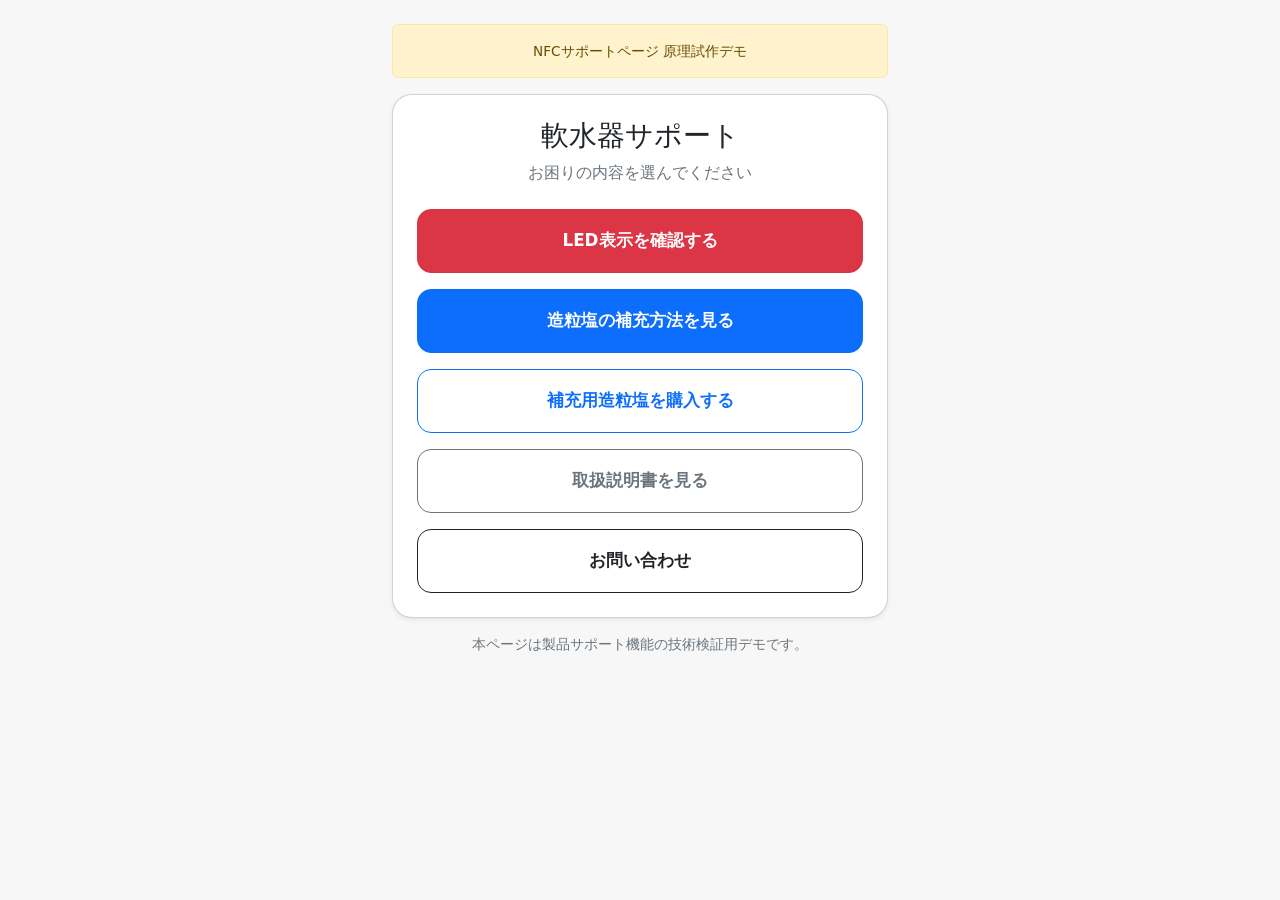
==== index.html @ 9552966f "Update link for purchasing granulated salt" ====
<!DOCTYPE html>
<html lang="ja">

<head>
  <meta charset="UTF-8">
  <meta name="viewport" content="width=device-width, initial-scale=1">

  <title>軟水器サポート</title>

  <!-- Bootstrap -->
  <link
    href="https://cdn.jsdelivr.net/npm/bootstrap@5.3.3/dist/css/bootstrap.min.css"
    rel="stylesheet"
  >

  <link rel="stylesheet" href="style.css">
</head>

<body>

  <main class="container py-4 support-container">

    <div class="alert alert-warning text-center demo-label" role="alert">
      NFCサポートページ 原理試作デモ
    </div>

    <div class="card shadow-sm main-card">
      <div class="card-body p-4">

        <h1 class="h3 text-center mb-2">軟水器サポート</h1>

        <p class="text-center text-secondary mb-4">
          お困りの内容を選んでください
        </p>

        <div class="d-grid gap-3">

          <a href="led-status.html" class="btn btn-danger menu-button d-flex align-items-center justify-content-center">
            LED表示を確認する
          </a>

          <a href="#" class="btn btn-primary menu-button d-flex align-items-center justify-content-center">
            造粒塩の補充方法を見る
          </a>

          <a href="https://www.housetec.shop/view/item/000000002078?category_page_id=ct19"
             class="btn btn-outline-primary menu-button d-flex align-items-center justify-content-center"
             target="_blank">
            補充用造粒塩を購入する
          </a>

          <a href="#" class="btn btn-outline-secondary menu-button d-flex align-items-center justify-content-center">
            取扱説明書を見る
          </a>

          <a href="#" class="btn btn-outline-dark menu-button d-flex align-items-center justify-content-center">
            お問い合わせ
          </a>

        </div>

      </div>
    </div>

    <p class="text-center text-secondary small mt-3">
      本ページは製品サポート機能の技術検証用デモです。
    </p>

  </main>

</body>
</html>
---- style.css ----
body {
  background-color: #f7f7f7;
}

.support-container {
  max-width: 520px;
}

.main-card {
  border-radius: 20px;
}

.menu-button {
  min-height: 64px;
  font-size: 1.05rem;
  font-weight: 600;
  border-radius: 14px;
}

.demo-label {
  font-size: 0.85rem;
}

.led {
  display: inline-block;
  width: 28px;
  height: 28px;
  border-radius: 50%;
  margin-right: 12px;
  border: 2px solid rgba(0, 0, 0, 0.15);
  vertical-align: middle;
}

.led-red {
  background-color: #dc3545;
}

.led-green {
  background-color: #198754;
}

.led-off {
  background-color: #e9ecef;
}

.blink {
  animation: blink-animation 1s infinite;
}

@keyframes blink-animation {
  0%, 49% {
    opacity: 1;
  }

  50%, 100% {
    opacity: 0.15;
  }
}

.status-button {
  min-height: 72px;
  font-size: 1rem;
  border-radius: 14px;
}
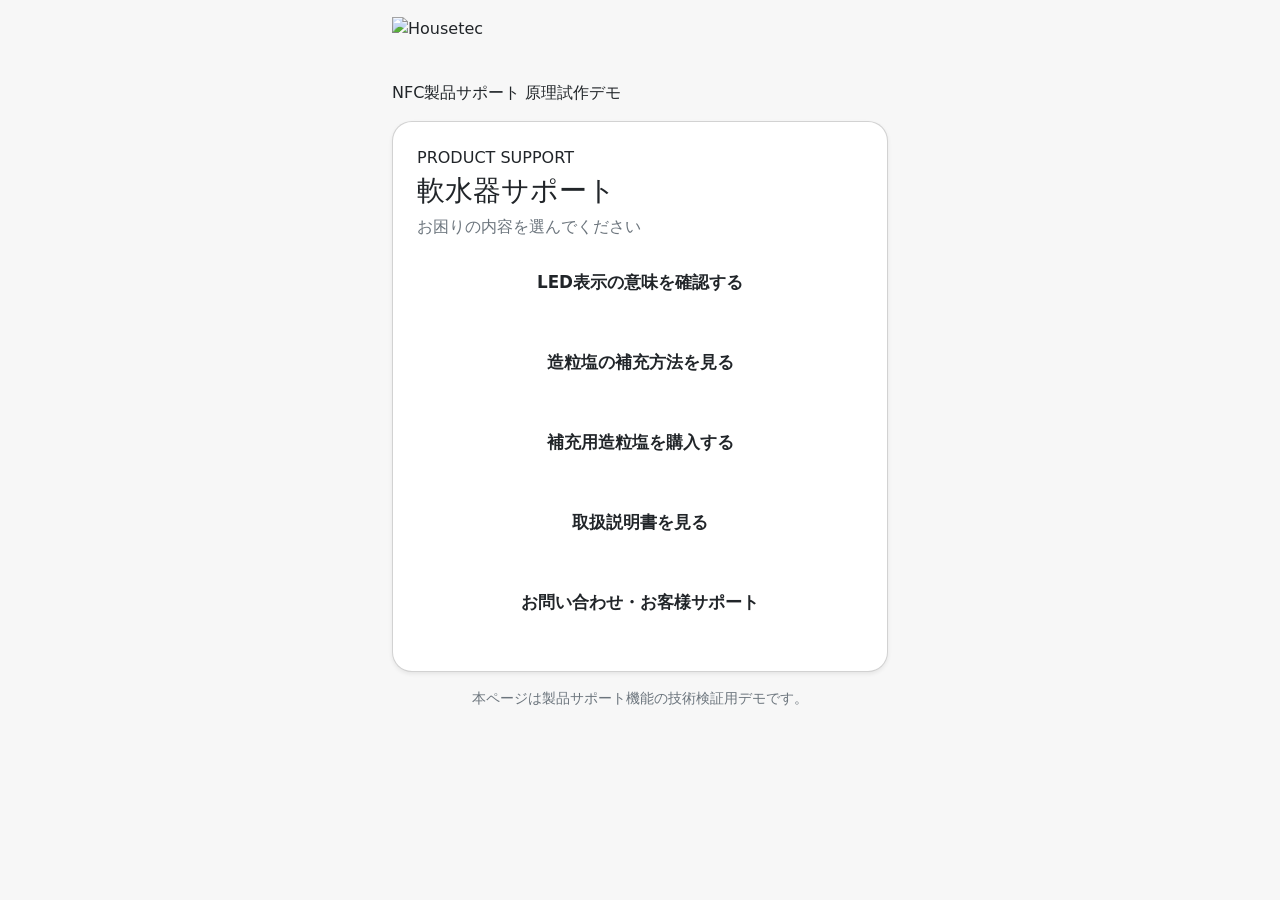
==== commit 4a22c489: "Revise support page layout and content Updated the layout and content of the support page, including" ====
--- a/index.html
+++ b/index.html
@@ -7,7 +7,6 @@
 
   <title>軟水器サポート</title>
 
-  <!-- Bootstrap -->
   <link
     href="https://cdn.jsdelivr.net/npm/bootstrap@5.3.3/dist/css/bootstrap.min.css"
     rel="stylesheet"
@@ -18,43 +17,76 @@
 
 <body>
 
+  <header class="site-header">
+    <div class="container support-container py-3">
+      <img
+        src="logo.svg"
+        alt="Housetec"
+        class="brand-logo"
+      >
+    </div>
+  </header>
+
   <main class="container py-4 support-container">
 
-    <div class="alert alert-warning text-center demo-label" role="alert">
-      NFCサポートページ 原理試作デモ
+    <div class="demo-banner mb-3">
+      NFC製品サポート 原理試作デモ
     </div>
 
     <div class="card shadow-sm main-card">
       <div class="card-body p-4">
 
-        <h1 class="h3 text-center mb-2">軟水器サポート</h1>
+        <p class="page-eyebrow mb-1">PRODUCT SUPPORT</p>
 
-        <p class="text-center text-secondary mb-4">
+        <h1 class="h3 mb-2">
+          軟水器サポート
+        </h1>
+
+        <p class="text-secondary mb-4">
           お困りの内容を選んでください
         </p>
 
         <div class="d-grid gap-3">
 
-          <a href="led-status.html" class="btn btn-danger menu-button d-flex align-items-center justify-content-center">
-            LED表示を確認する
+          <a
+            href="led-status.html"
+            class="btn brand-button-primary menu-button"
+          >
+            LED表示の意味を確認する
           </a>
 
-          <a href="#" class="btn btn-primary menu-button d-flex align-items-center justify-content-center">
+          <a
+            href="#"
+            class="btn brand-button-secondary menu-button"
+          >
             造粒塩の補充方法を見る
           </a>
 
-          <a href="https://www.housetec.shop/view/item/000000002078?category_page_id=ct19"
-             class="btn btn-outline-primary menu-button d-flex align-items-center justify-content-center"
-             target="_blank">
+          <a
+            href="https://www.housetec.shop/view/item/000000002078?category_page_id=ct19"
+            class="btn brand-button-outline menu-button"
+            target="_blank"
+            rel="noopener noreferrer"
+          >
             補充用造粒塩を購入する
           </a>
 
-          <a href="#" class="btn btn-outline-secondary menu-button d-flex align-items-center justify-content-center">
+          <a
+            href="https://biz.housetec.co.jp/support/files/5d27f707-3134-4715-b3c0-db60963c9d05.pdf"
+            class="btn brand-button-outline menu-button"
+            target="_blank"
+            rel="noopener noreferrer"
+          >
             取扱説明書を見る
           </a>
 
-          <a href="#" class="btn btn-outline-dark menu-button d-flex align-items-center justify-content-center">
-            お問い合わせ
+          <a
+            href="https://www.housetec.co.jp/support/"
+            class="btn brand-button-dark menu-button"
+            target="_blank"
+            rel="noopener noreferrer"
+          >
+            お問い合わせ・お客様サポート
           </a>
 
         </div>
--- a/style.css
+++ b/style.css
@@ -62,3 +62,93 @@
   font-size: 1rem;
   border-radius: 14px;
 }
+
+.status-panel {
+  border: 1px solid #dee2e6;
+  border-radius: 14px;
+  background-color: #ffffff;
+  overflow: hidden;
+}
+
+.status-summary {
+  min-height: 72px;
+  padding: 16px 18px;
+  display: flex;
+  align-items: center;
+  font-size: 1rem;
+  font-weight: 600;
+  cursor: pointer;
+  list-style: none;
+}
+
+.status-summary::-webkit-details-marker {
+  display: none;
+}
+
+.status-summary::after {
+  content: "＋";
+  margin-left: auto;
+  font-size: 1.4rem;
+}
+
+.status-panel[open] .status-summary::after {
+  content: "－";
+}
+
+.status-green {
+  color: #146c43;
+  background-color: #f2fbf6;
+}
+
+.status-red {
+  color: #b02a37;
+  background-color: #fff5f5;
+}
+
+.status-mixed {
+  color: #495057;
+  background-color: #f8f9fa;
+}
+
+.status-content {
+  padding: 18px;
+  border-top: 1px solid #dee2e6;
+}
+
+.dual-led {
+  display: inline-flex;
+  align-items: center;
+  margin-right: 12px;
+}
+
+.dual-led .led {
+  margin-right: 4px;
+}
+
+.alternate-red {
+  animation: alternate-red 1s infinite;
+}
+
+.alternate-green {
+  animation: alternate-green 1s infinite;
+}
+
+@keyframes alternate-red {
+  0%, 49% {
+    opacity: 1;
+  }
+
+  50%, 100% {
+    opacity: 0.15;
+  }
+}
+
+@keyframes alternate-green {
+  0%, 49% {
+    opacity: 0.15;
+  }
+
+  50%, 100% {
+    opacity: 1;
+  }
+}
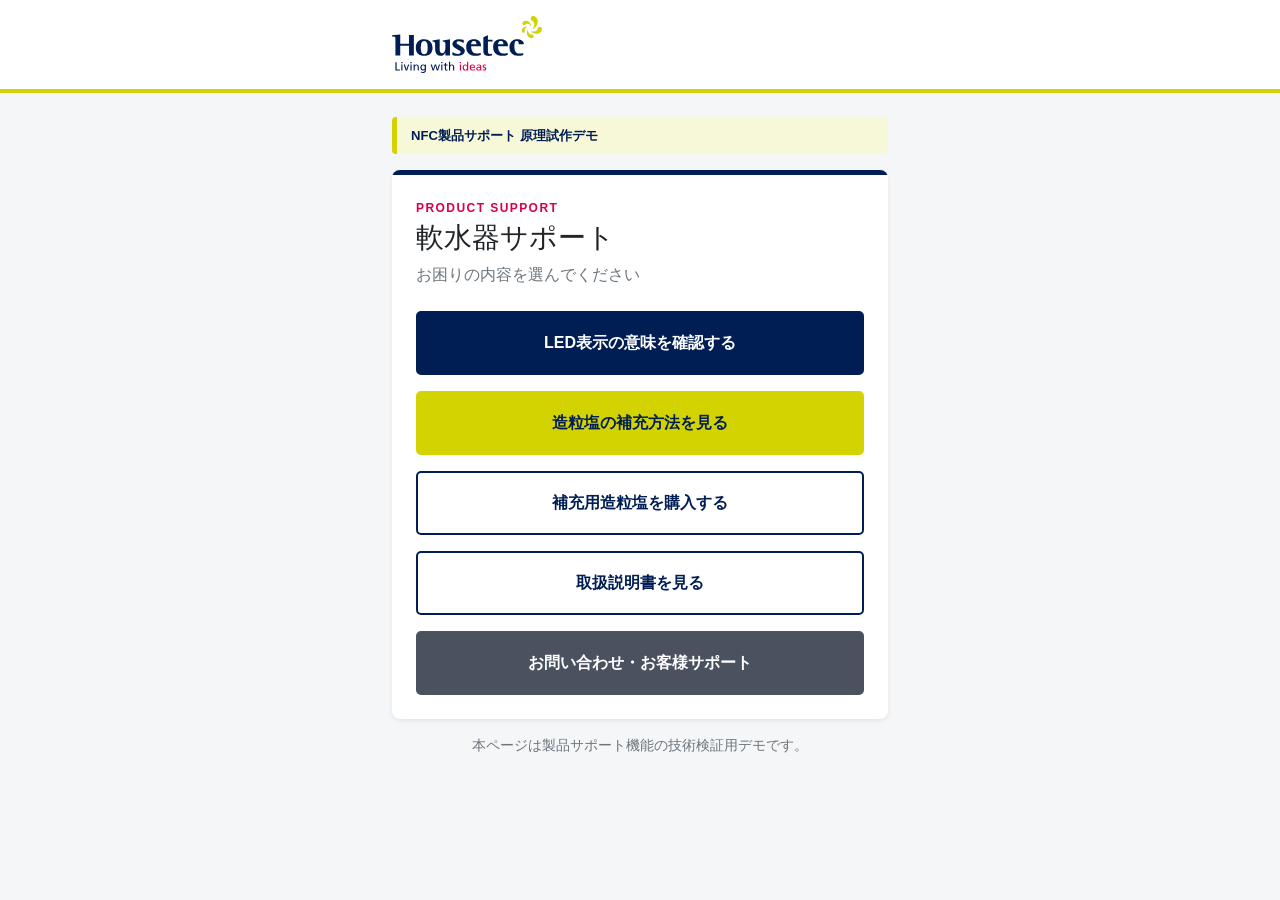
==== commit 4e5cb887: "Fix logo image source path in index.html" ====
--- a/index.html
+++ b/index.html
@@ -20,7 +20,7 @@
   <header class="site-header">
     <div class="container support-container py-3">
       <img
-        src="logo.svg"
+        src="./logo.svg"
         alt="Housetec"
         class="brand-logo"
       >
--- a/style.css
+++ b/style.css
@@ -1,25 +1,132 @@
+:root {
+  --brand-navy: #001e54;
+  --brand-lime: #d2d300;
+  --brand-pink: #da0048;
+  --brand-bg: #f5f6f8;
+  --brand-text: #1f2933;
+  --brand-border: #d9dee7;
+}
+
 body {
-  background-color: #f7f7f7;
+  margin: 0;
+  background-color: var(--brand-bg);
+  color: var(--brand-text);
+  font-family:
+    -apple-system,
+    BlinkMacSystemFont,
+    "Segoe UI",
+    "Hiragino Kaku Gothic ProN",
+    "Yu Gothic",
+    Meiryo,
+    sans-serif;
 }
 
 .support-container {
   max-width: 520px;
 }
 
+.site-header {
+  background-color: #ffffff;
+  border-bottom: 4px solid var(--brand-lime);
+}
+
+.brand-logo {
+  display: block;
+  width: 150px;
+  height: auto;
+}
+
+.demo-banner,
+.demo-label {
+  padding: 9px 14px;
+  color: var(--brand-navy);
+  background-color: #f7f8d7;
+  border-left: 5px solid var(--brand-lime);
+  border-radius: 4px;
+  font-size: 0.82rem;
+  font-weight: 600;
+}
+
 .main-card {
-  border-radius: 20px;
+  border: 0;
+  border-radius: 8px;
+  overflow: hidden;
+}
+
+.main-card .card-body {
+  border-top: 5px solid var(--brand-navy);
+}
+
+.page-eyebrow {
+  color: var(--brand-pink);
+  font-size: 0.75rem;
+  font-weight: 700;
+  letter-spacing: 0.12em;
 }
 
 .menu-button {
   min-height: 64px;
-  font-size: 1.05rem;
+  display: flex;
+  align-items: center;
+  justify-content: center;
+  padding: 12px 16px;
+  border-radius: 5px;
+  font-size: 1rem;
   font-weight: 600;
-  border-radius: 14px;
-}
-
-.demo-label {
-  font-size: 0.85rem;
-}
+}
+
+.brand-button-primary {
+  color: #ffffff;
+  background-color: var(--brand-navy);
+  border: 2px solid var(--brand-navy);
+}
+
+.brand-button-primary:hover,
+.brand-button-primary:focus {
+  color: #ffffff;
+  background-color: #001641;
+  border-color: #001641;
+}
+
+.brand-button-secondary {
+  color: var(--brand-navy);
+  background-color: var(--brand-lime);
+  border: 2px solid var(--brand-lime);
+}
+
+.brand-button-secondary:hover,
+.brand-button-secondary:focus {
+  color: var(--brand-navy);
+  background-color: #c3c400;
+  border-color: #c3c400;
+}
+
+.brand-button-outline {
+  color: var(--brand-navy);
+  background-color: #ffffff;
+  border: 2px solid var(--brand-navy);
+}
+
+.brand-button-outline:hover,
+.brand-button-outline:focus {
+  color: #ffffff;
+  background-color: var(--brand-navy);
+}
+
+.brand-button-dark {
+  color: #ffffff;
+  background-color: #4a5260;
+  border: 2px solid #4a5260;
+}
+
+.brand-button-dark:hover,
+.brand-button-dark:focus {
+  color: #ffffff;
+  background-color: #353b45;
+  border-color: #353b45;
+}
+
+/* LED表示 */
 
 .led {
   display: inline-block;
@@ -29,6 +136,7 @@
   margin-right: 12px;
   border: 2px solid rgba(0, 0, 0, 0.15);
   vertical-align: middle;
+  flex-shrink: 0;
 }
 
 .led-red {
@@ -48,24 +156,28 @@
 }
 
 @keyframes blink-animation {
-  0%, 49% {
+  0%,
+  49% {
     opacity: 1;
   }
 
-  50%, 100% {
+  50%,
+  100% {
     opacity: 0.15;
   }
 }
+
+/* LED状態選択・説明 */
 
 .status-button {
   min-height: 72px;
   font-size: 1rem;
-  border-radius: 14px;
+  border-radius: 8px;
 }
 
 .status-panel {
-  border: 1px solid #dee2e6;
-  border-radius: 14px;
+  border: 1px solid var(--brand-border);
+  border-radius: 8px;
   background-color: #ffffff;
   overflow: hidden;
 }
@@ -88,6 +200,7 @@
 .status-summary::after {
   content: "＋";
   margin-left: auto;
+  padding-left: 12px;
   font-size: 1.4rem;
 }
 
@@ -112,13 +225,14 @@
 
 .status-content {
   padding: 18px;
-  border-top: 1px solid #dee2e6;
+  border-top: 1px solid var(--brand-border);
 }
 
 .dual-led {
   display: inline-flex;
   align-items: center;
   margin-right: 12px;
+  flex-shrink: 0;
 }
 
 .dual-led .led {
@@ -134,21 +248,25 @@
 }
 
 @keyframes alternate-red {
-  0%, 49% {
+  0%,
+  49% {
     opacity: 1;
   }
 
-  50%, 100% {
+  50%,
+  100% {
     opacity: 0.15;
   }
 }
 
 @keyframes alternate-green {
-  0%, 49% {
+  0%,
+  49% {
     opacity: 0.15;
   }
 
-  50%, 100% {
+  50%,
+  100% {
     opacity: 1;
   }
 }
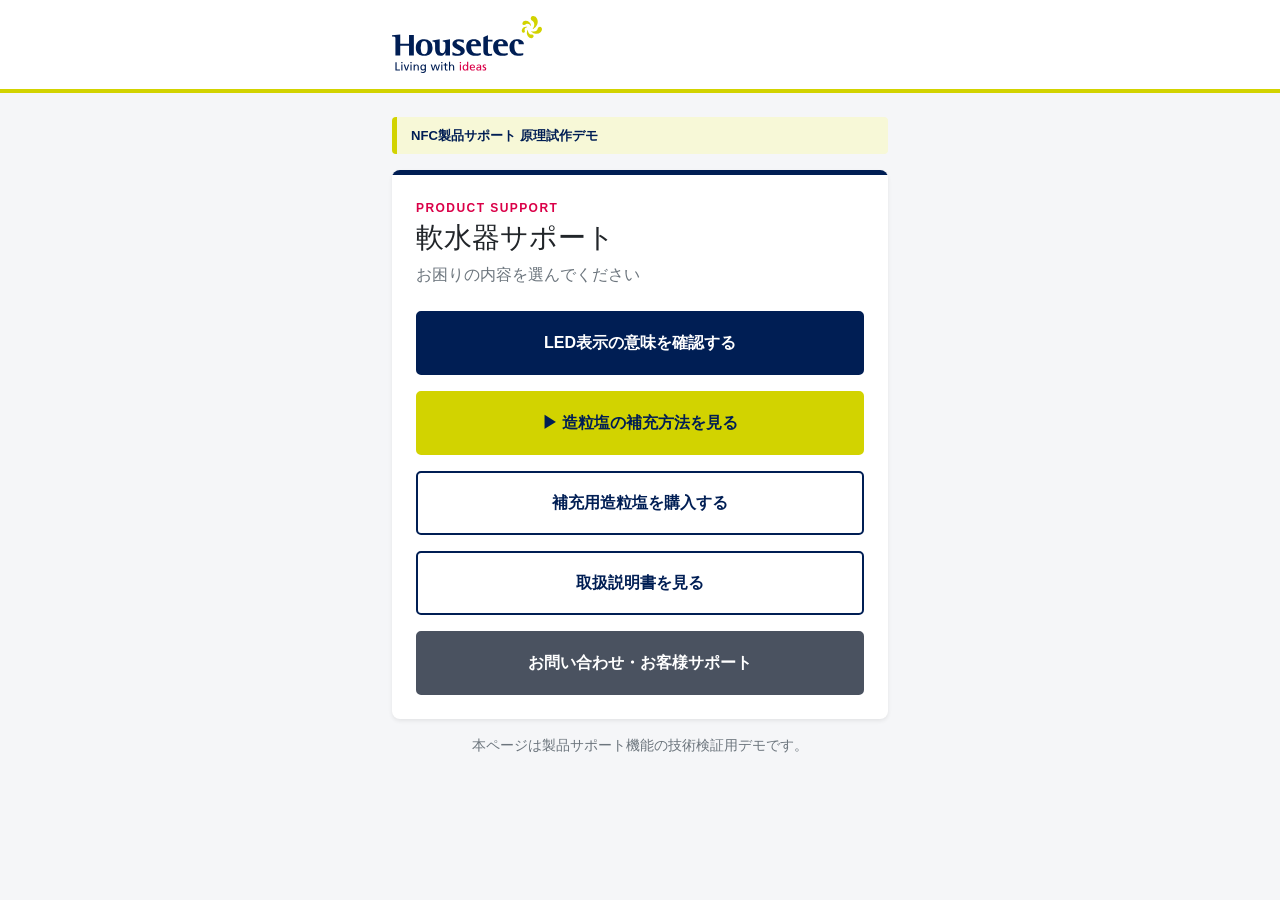
==== commit 3a3fecff: "Update link and button text in index.html" ====
--- a/index.html
+++ b/index.html
@@ -1,6 +1,59 @@
 <!DOCTYPE html>
 <html lang="ja">
 
+<script type="application/ld+json">
+{
+  "@context": "https://schema.org",
+  "@graph": [
+    {
+      "@type": "WebPage",
+      "@id": "https://sekei01.github.io/nfc-support-demo/#webpage",
+      "url": "https://sekei01.github.io/nfc-support-demo/",
+      "name": "軟水器サポート",
+      "description": "軟水器のLED表示、再生動作、造粒塩の補充、取扱説明書および問い合わせ先を案内する製品サポートページです。",
+      "inLanguage": "ja",
+      "about": {
+        "@id": "https://sekei01.github.io/nfc-support-demo/#product"
+      },
+      "publisher": {
+        "@id": "https://sekei01.github.io/nfc-support-demo/#organization"
+      }
+    },
+    {
+      "@type": "Organization",
+      "@id": "https://sekei01.github.io/nfc-support-demo/#organization",
+      "name": "株式会社ハウステック",
+      "url": "https://www.housetec.co.jp/",
+      "logo": {
+        "@type": "ImageObject",
+        "url": "https://sekei01.github.io/nfc-support-demo/logo.svg"
+      }
+    },
+    {
+      "@type": "Product",
+      "@id": "https://sekei01.github.io/nfc-support-demo/#product",
+      "name": "軟水器",
+      "category": "住宅設備／軟水器",
+      "manufacturer": {
+        "@id": "https://sekei01.github.io/nfc-support-demo/#organization"
+      },
+      "subjectOf": [
+        {
+          "@type": "DigitalDocument",
+          "name": "取扱説明書",
+          "url": "https://biz.housetec.co.jp/support/files/5d27f707-3134-4715-b3c0-db60963c9d05.pdf"
+        },
+        {
+          "@type": "WebPage",
+          "name": "補充用造粒塩 購入ページ",
+          "url": "https://www.housetec.shop/view/item/000000002078?category_page_id=ct19"
+        }
+      ]
+    }
+  ]
+}
+</script>
+  
 <head>
   <meta charset="UTF-8">
   <meta name="viewport" content="width=device-width, initial-scale=1">
@@ -56,10 +109,12 @@
           </a>
 
           <a
-            href="#"
+            href="https://www.youtube.com/watch?v=kivCMwO7Gao"
             class="btn brand-button-secondary menu-button"
+            target="_blank"
+            rel="noopener noreferrer"
           >
-            造粒塩の補充方法を見る
+            ▶ 造粒塩の補充方法を見る
           </a>
 
           <a
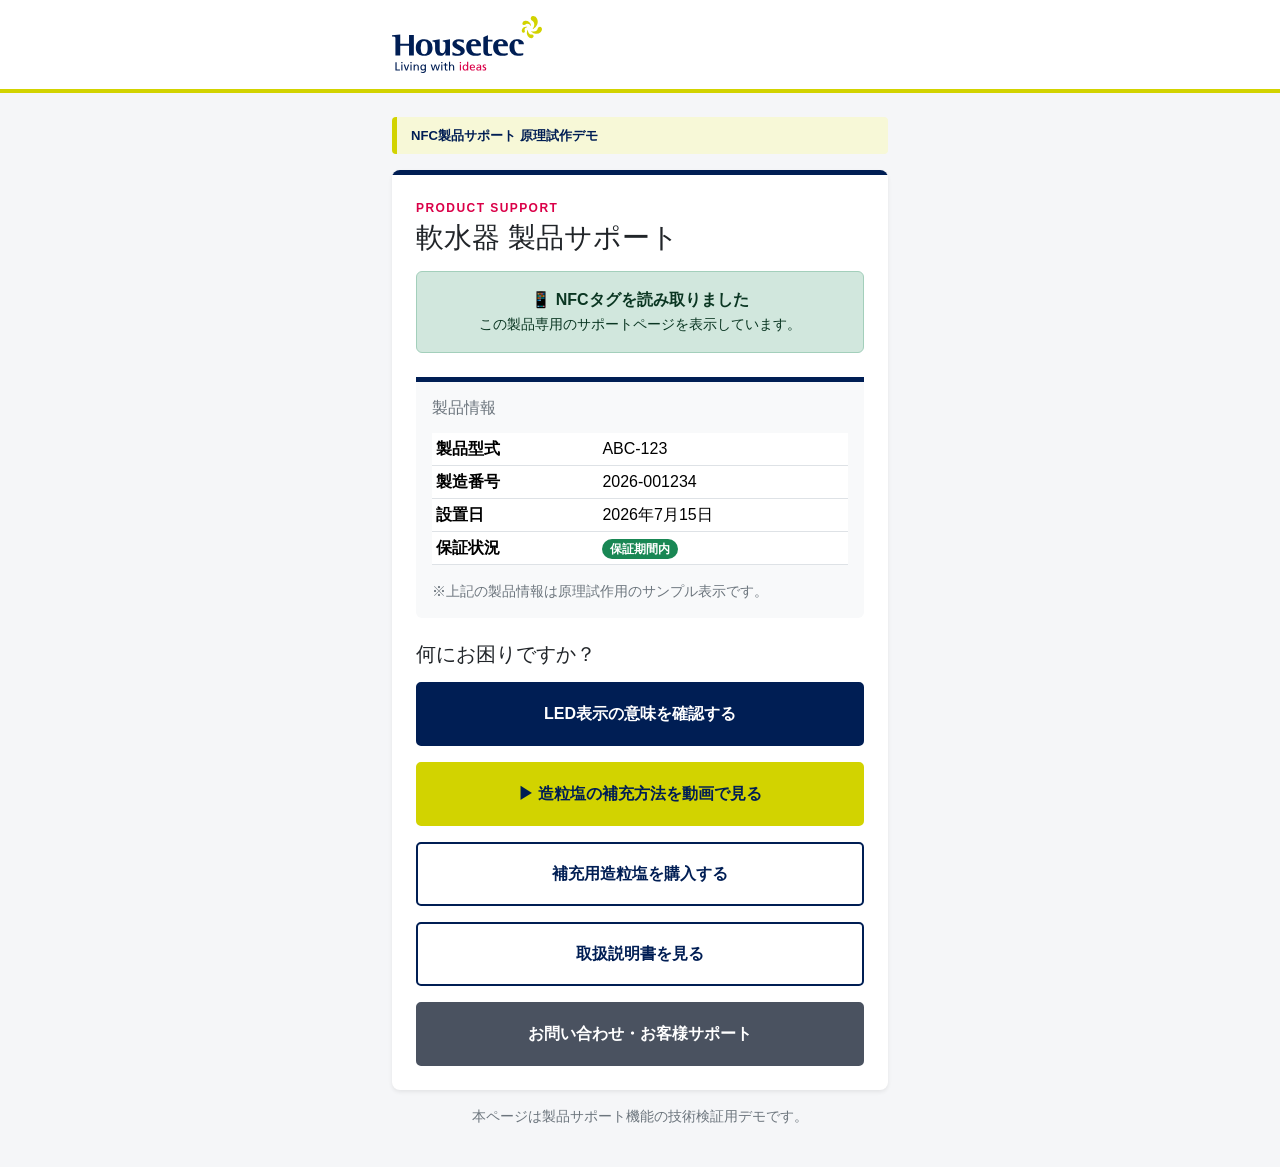
==== commit 7fa8ae9a: "Add product-specific support information Updated the page title and description for better clarity. " ====
--- a/index.html
+++ b/index.html
@@ -1,71 +1,107 @@
 <!DOCTYPE html>
 <html lang="ja">
 
-<script type="application/ld+json">
-{
-  "@context": "https://schema.org",
-  "@graph": [
-    {
-      "@type": "WebPage",
-      "@id": "https://sekei01.github.io/nfc-support-demo/#webpage",
-      "url": "https://sekei01.github.io/nfc-support-demo/",
-      "name": "軟水器サポート",
-      "description": "軟水器のLED表示、再生動作、造粒塩の補充、取扱説明書および問い合わせ先を案内する製品サポートページです。",
-      "inLanguage": "ja",
-      "about": {
-        "@id": "https://sekei01.github.io/nfc-support-demo/#product"
-      },
-      "publisher": {
-        "@id": "https://sekei01.github.io/nfc-support-demo/#organization"
-      }
-    },
-    {
-      "@type": "Organization",
-      "@id": "https://sekei01.github.io/nfc-support-demo/#organization",
-      "name": "株式会社ハウステック",
-      "url": "https://www.housetec.co.jp/",
-      "logo": {
-        "@type": "ImageObject",
-        "url": "https://sekei01.github.io/nfc-support-demo/logo.svg"
-      }
-    },
-    {
-      "@type": "Product",
-      "@id": "https://sekei01.github.io/nfc-support-demo/#product",
-      "name": "軟水器",
-      "category": "住宅設備／軟水器",
-      "manufacturer": {
-        "@id": "https://sekei01.github.io/nfc-support-demo/#organization"
-      },
-      "subjectOf": [
-        {
-          "@type": "DigitalDocument",
-          "name": "取扱説明書",
-          "url": "https://biz.housetec.co.jp/support/files/5d27f707-3134-4715-b3c0-db60963c9d05.pdf"
-        },
-        {
-          "@type": "WebPage",
-          "name": "補充用造粒塩 購入ページ",
-          "url": "https://www.housetec.shop/view/item/000000002078?category_page_id=ct19"
-        }
-      ]
-    }
-  ]
-}
-</script>
-  
 <head>
   <meta charset="UTF-8">
   <meta name="viewport" content="width=device-width, initial-scale=1">
 
-  <title>軟水器サポート</title>
-
+  <title>軟水器 製品サポート</title>
+
+  <meta
+    name="description"
+    content="軟水器のLED表示、造粒塩の補充方法、取扱説明書、消耗品購入および問い合わせ先をご案内します。"
+  >
+
+  <!-- Bootstrap -->
   <link
     href="https://cdn.jsdelivr.net/npm/bootstrap@5.3.3/dist/css/bootstrap.min.css"
     rel="stylesheet"
   >
 
+  <!-- Original CSS -->
   <link rel="stylesheet" href="style.css">
+
+  <!-- Structured data for search engines and AI services -->
+  <script type="application/ld+json">
+  {
+    "@context": "https://schema.org",
+    "@graph": [
+      {
+        "@type": "WebPage",
+        "@id": "https://sekei01.github.io/nfc-support-demo/#webpage",
+        "url": "https://sekei01.github.io/nfc-support-demo/",
+        "name": "軟水器 製品サポート",
+        "description": "軟水器のLED表示、再生動作、造粒塩の補充、取扱説明書および問い合わせ先を案内する製品サポートページです。",
+        "inLanguage": "ja",
+        "about": {
+          "@id": "https://sekei01.github.io/nfc-support-demo/#product"
+        },
+        "publisher": {
+          "@id": "https://sekei01.github.io/nfc-support-demo/#organization"
+        }
+      },
+      {
+        "@type": "Organization",
+        "@id": "https://sekei01.github.io/nfc-support-demo/#organization",
+        "name": "株式会社ハウステック",
+        "url": "https://www.housetec.co.jp/",
+        "logo": {
+          "@type": "ImageObject",
+          "url": "https://sekei01.github.io/nfc-support-demo/logo.svg"
+        }
+      },
+      {
+        "@type": "Product",
+        "@id": "https://sekei01.github.io/nfc-support-demo/#product",
+        "name": "軟水器",
+        "model": "ABC-123",
+        "serialNumber": "2026-001234",
+        "category": "住宅設備／軟水器",
+        "manufacturer": {
+          "@id": "https://sekei01.github.io/nfc-support-demo/#organization"
+        },
+        "additionalProperty": [
+          {
+            "@type": "PropertyValue",
+            "name": "設置日",
+            "value": "2026-07-15"
+          },
+          {
+            "@type": "PropertyValue",
+            "name": "保証状況",
+            "value": "保証期間内"
+          }
+        ],
+        "subjectOf": [
+          {
+            "@type": "DigitalDocument",
+            "name": "軟水器 取扱説明書",
+            "encodingFormat": "application/pdf",
+            "url": "https://biz.housetec.co.jp/support/files/5d27f707-3134-4715-b3c0-db60963c9d05.pdf"
+          },
+          {
+            "@type": "WebPage",
+            "name": "補充用造粒塩 購入ページ",
+            "url": "https://www.housetec.shop/view/item/000000002078?category_page_id=ct19"
+          },
+          {
+            "@id": "https://sekei01.github.io/nfc-support-demo/#video"
+          }
+        ]
+      },
+      {
+        "@type": "VideoObject",
+        "@id": "https://sekei01.github.io/nfc-support-demo/#video",
+        "name": "造粒塩の補充方法",
+        "description": "軟水器へ造粒塩を補充する方法を案内する動画です。",
+        "contentUrl": "https://www.youtube.com/watch?v=kivCMwO7Gao",
+        "embedUrl": "https://www.youtube.com/embed/kivCMwO7Gao",
+        "thumbnailUrl": "https://img.youtube.com/vi/kivCMwO7Gao/hqdefault.jpg",
+        "inLanguage": "ja"
+      }
+    ]
+  }
+  </script>
 </head>
 
 <body>
@@ -89,15 +125,89 @@
     <div class="card shadow-sm main-card">
       <div class="card-body p-4">
 
-        <p class="page-eyebrow mb-1">PRODUCT SUPPORT</p>
-
-        <h1 class="h3 mb-2">
-          軟水器サポート
+        <p class="page-eyebrow mb-1">
+          PRODUCT SUPPORT
+        </p>
+
+        <h1 class="h3 mb-3">
+          軟水器 製品サポート
         </h1>
 
-        <p class="text-secondary mb-4">
-          お困りの内容を選んでください
-        </p>
+        <!-- NFC読み取り案内 -->
+        <div class="alert alert-success text-center mb-4" role="status">
+          <strong>📱 NFCタグを読み取りました</strong>
+          <br>
+          <span class="small">
+            この製品専用のサポートページを表示しています。
+          </span>
+        </div>
+
+        <!-- 製品情報 -->
+        <section
+          class="card border-0 bg-light mb-4"
+          aria-labelledby="product-information-title"
+        >
+          <div class="card-body">
+
+            <h2
+              id="product-information-title"
+              class="h6 text-secondary mb-3"
+            >
+              製品情報
+            </h2>
+
+            <table class="table table-sm align-middle mb-0">
+              <tbody>
+                <tr>
+                  <th scope="row" style="width: 40%;">
+                    製品型式
+                  </th>
+                  <td>
+                    ABC-123
+                  </td>
+                </tr>
+
+                <tr>
+                  <th scope="row">
+                    製造番号
+                  </th>
+                  <td>
+                    2026-001234
+                  </td>
+                </tr>
+
+                <tr>
+                  <th scope="row">
+                    設置日
+                  </th>
+                  <td>
+                    2026年7月15日
+                  </td>
+                </tr>
+
+                <tr>
+                  <th scope="row">
+                    保証状況
+                  </th>
+                  <td>
+                    <span class="badge rounded-pill text-bg-success">
+                      保証期間内
+                    </span>
+                  </td>
+                </tr>
+              </tbody>
+            </table>
+
+            <p class="text-secondary small mt-3 mb-0">
+              ※上記の製品情報は原理試作用のサンプル表示です。
+            </p>
+
+          </div>
+        </section>
+
+        <h2 class="h5 mb-3">
+          何にお困りですか？
+        </h2>
 
         <div class="d-grid gap-3">
 
@@ -114,7 +224,7 @@
             target="_blank"
             rel="noopener noreferrer"
           >
-            ▶ 造粒塩の補充方法を見る
+            ▶ 造粒塩の補充方法を動画で見る
           </a>
 
           <a
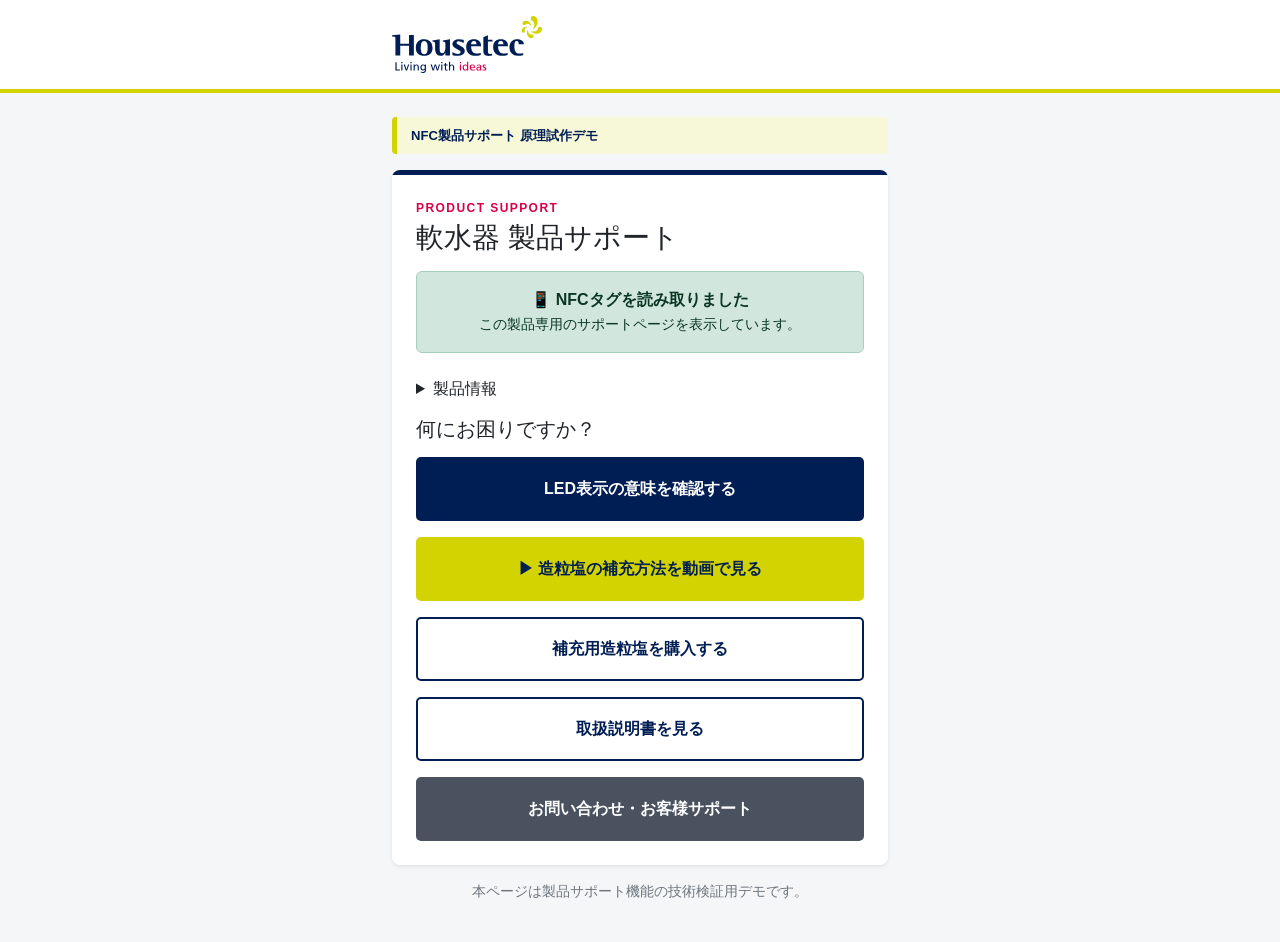
==== commit bf46dc68: "Refactor product information into details element Replaced product information section with details " ====
--- a/index.html
+++ b/index.html
@@ -143,19 +143,14 @@
         </div>
 
         <!-- 製品情報 -->
-        <section
-          class="card border-0 bg-light mb-4"
-          aria-labelledby="product-information-title"
-        >
-          <div class="card-body">
-
-            <h2
-              id="product-information-title"
-              class="h6 text-secondary mb-3"
-            >
-              製品情報
-            </h2>
-
+        <details class="product-info-panel mb-3">
+        
+          <summary class="product-info-summary">
+            製品情報
+          </summary>
+        
+          <div class="product-info-content">
+        
             <table class="table table-sm align-middle mb-0">
               <tbody>
                 <tr>
@@ -166,7 +161,7 @@
                     ABC-123
                   </td>
                 </tr>
-
+        
                 <tr>
                   <th scope="row">
                     製造番号
@@ -175,7 +170,7 @@
                     2026-001234
                   </td>
                 </tr>
-
+        
                 <tr>
                   <th scope="row">
                     設置日
@@ -184,7 +179,7 @@
                     2026年7月15日
                   </td>
                 </tr>
-
+        
                 <tr>
                   <th scope="row">
                     保証状況
@@ -197,13 +192,14 @@
                 </tr>
               </tbody>
             </table>
-
+        
             <p class="text-secondary small mt-3 mb-0">
               ※上記の製品情報は原理試作用のサンプル表示です。
             </p>
-
+        
           </div>
-        </section>
+        
+        </details>
 
         <h2 class="h5 mb-3">
           何にお困りですか？
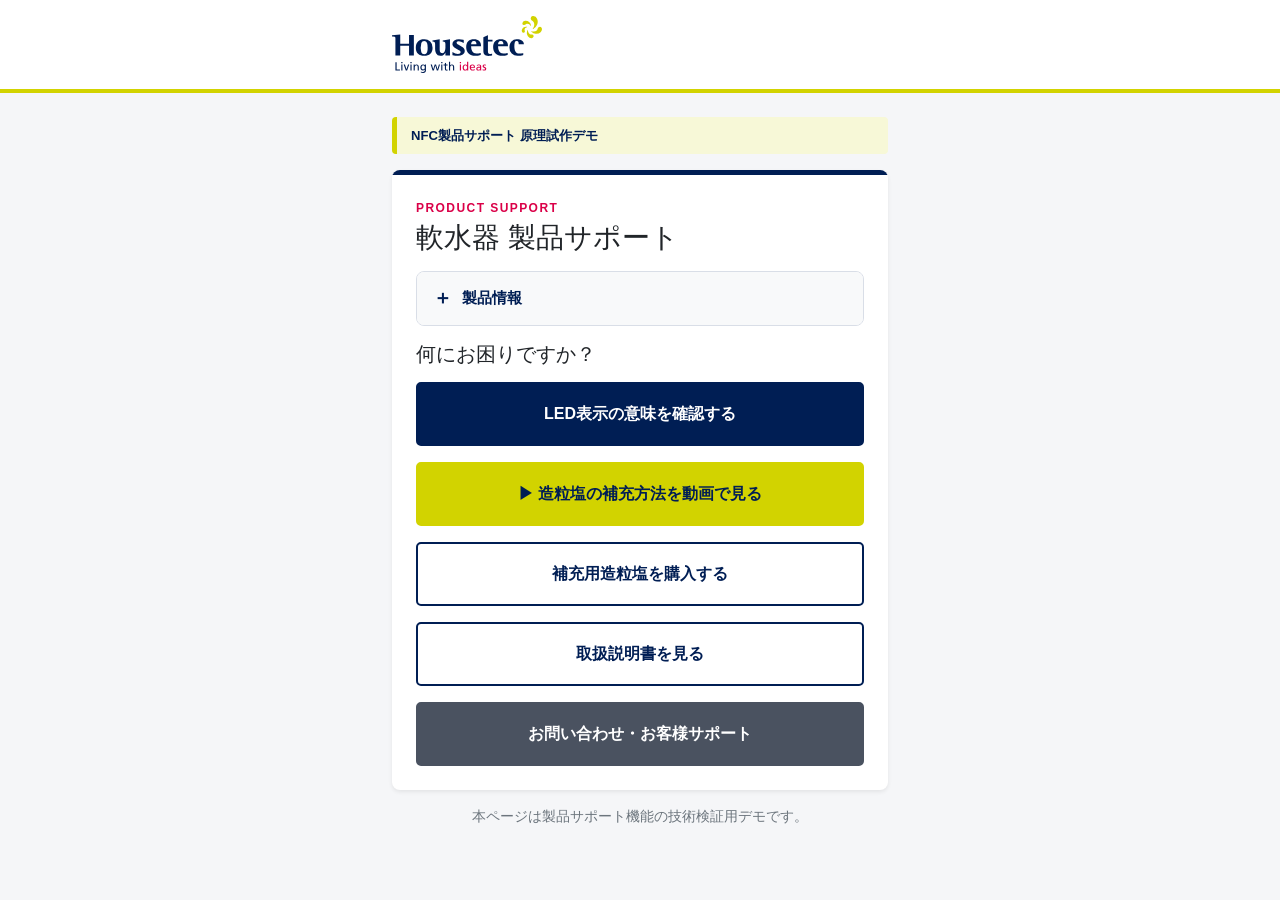
==== commit 9f29b53c: "Comment out NFC reading guidance in index.html Commented out NFC reading guidance section in HTML." ====
--- a/index.html
+++ b/index.html
@@ -133,7 +133,7 @@
           軟水器 製品サポート
         </h1>
 
-        <!-- NFC読み取り案内 -->
+        <!-- NFC読み取り案内 
         <div class="alert alert-success text-center mb-4" role="status">
           <strong>📱 NFCタグを読み取りました</strong>
           <br>
@@ -141,6 +141,7 @@
             この製品専用のサポートページを表示しています。
           </span>
         </div>
+        -->
 
         <!-- 製品情報 -->
         <details class="product-info-panel mb-3">
--- a/style.css
+++ b/style.css
@@ -270,3 +270,43 @@
     opacity: 1;
   }
 }
+
+.product-info-panel {
+  border: 1px solid var(--brand-border);
+  border-radius: 8px;
+  background-color: #ffffff;
+  overflow: hidden;
+}
+
+.product-info-summary {
+  min-height: 52px;
+  padding: 12px 16px;
+  display: flex;
+  align-items: center;
+  color: var(--brand-navy);
+  background-color: #f8f9fa;
+  font-size: 0.95rem;
+  font-weight: 600;
+  cursor: pointer;
+  list-style: none;
+}
+
+.product-info-summary::-webkit-details-marker {
+  display: none;
+}
+
+.product-info-summary::before {
+  content: "＋";
+  margin-right: 10px;
+  font-size: 1.2rem;
+  font-weight: 700;
+}
+
+.product-info-panel[open] .product-info-summary::before {
+  content: "－";
+}
+
+.product-info-content {
+  padding: 16px;
+  border-top: 1px solid var(--brand-border);
+}
